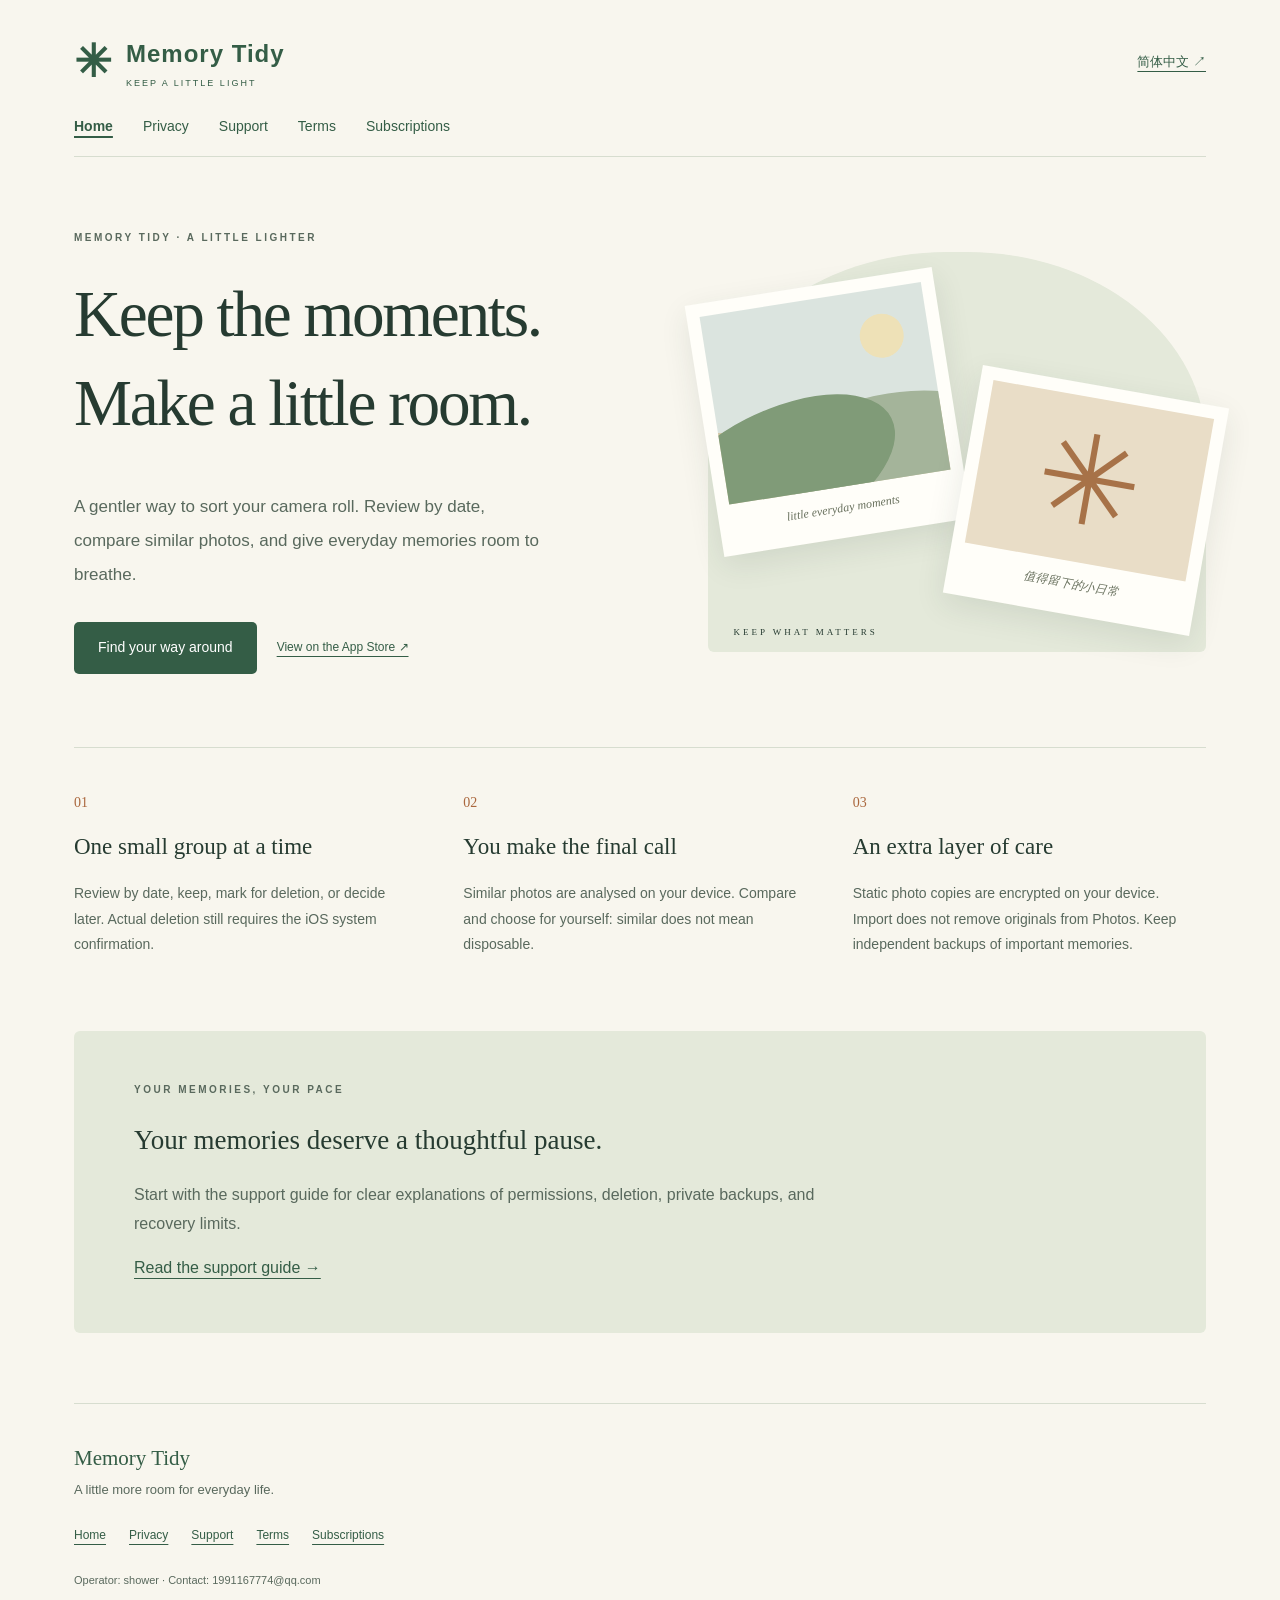
==== index-en.html @ 9999907c "Publish Memory Tidy privacy, terms and support pages" ====
<!doctype html><html lang="en"><head><meta charset="utf-8"><meta name="viewport" content="width=device-width,initial-scale=1"><meta name="description" content="Memory Tidy: a gentler way to review your photos. Privacy, support, and subscription information."><meta name="color-scheme" content="light"><title>Home · Memory Tidy</title><link rel="stylesheet" href="style.css"><link rel="alternate" hreflang="zh" href="index-zh.html"></head><body><a class="skip" href="#main">Skip to content</a><div class="shell"><header class="site-header"><a class="brand" href="index-en.html"><span class="brand-mark" aria-hidden="true">✳</span><span>Memory Tidy<small>KEEP A LITTLE LIGHT</small></span></a><a class="language" href="index-zh.html" lang="zh">简体中文 ↗</a></header><nav aria-label="Main navigation"><a href="index-en.html" aria-current="page">Home</a><a href="privacy.html">Privacy</a><a href="support.html">Support</a><a href="terms.html">Terms</a><a href="subscriptions.html">Subscriptions</a></nav><main id="main"><div class="hero"><div><div class="eyebrow">MEMORY TIDY · A LITTLE LIGHTER</div><h1>Keep the moments.<br>Make a little room.</h1><p class="intro">A gentler way to sort your camera roll. Review by date, compare similar photos, and give everyday memories room to breathe.</p><div class="actions"><a class="button" href="support.html">Find your way around</a><a href="https://apps.apple.com/app/id6829440079" rel="noopener noreferrer">View on the App Store ↗</a></div></div><div class="album" aria-hidden="true"><div class="print p1"><div class="landscape"><i></i></div><span>little everyday moments</span></div><div class="print p2"><div class="flower">✳</div><span>值得留下的小日常</span></div><div class="album-note">KEEP WHAT MATTERS</div></div></div><div class="cards"><section><span class="number">01</span><h2>One small group at a time</h2><p>Review by date, keep, mark for deletion, or decide later. Actual deletion still requires the iOS system confirmation.</p></section><section><span class="number">02</span><h2>You make the final call</h2><p>Similar photos are analysed on your device. Compare and choose for yourself: similar does not mean disposable.</p></section><section><span class="number">03</span><h2>An extra layer of care</h2><p>Static photo copies are encrypted on your device. Import does not remove originals from Photos. Keep independent backups of important memories.</p></section></div><section class="wide-note"><div class="eyebrow">YOUR MEMORIES, YOUR PACE</div><h2>Your memories deserve a thoughtful pause.</h2><p>Start with the support guide for clear explanations of permissions, deletion, private backups, and recovery limits.</p><a href="support.html">Read the support guide →</a></section></main><footer><a class="brand-name" href="index-en.html">Memory Tidy</a><p>A little more room for everyday life.</p><div class="footer-links"><a href="index-en.html" aria-current="page">Home</a><a href="privacy.html">Privacy</a><a href="support.html">Support</a><a href="terms.html">Terms</a><a href="subscriptions.html">Subscriptions</a></div><p class="small">Operator: shower · Contact: 1991167774@qq.com</p></footer></div></body></html>
---- style.css ----
:root{--paper:#f8f6ee;--ink:#263b31;--muted:#59695d;--green:#345d46;--sage:#e4e9da;--line:#d7ddcf;--accent:#aa673d}*{box-sizing:border-box}html{scroll-behavior:smooth}body{margin:0;background:var(--paper);color:var(--ink);font-family:-apple-system,BlinkMacSystemFont,"Segoe UI","PingFang SC","Hiragino Sans GB",sans-serif;line-height:1.8;font-size:16px}a{color:var(--green);text-underline-offset:5px}a:hover{text-decoration-thickness:2px}a:focus-visible,summary:focus-visible{outline:3px solid var(--accent);outline-offset:5px}h1,h2,p{margin-top:0}h1,h2{font-family:Georgia,"Songti SC","STSong",serif;font-weight:500;line-height:1.35}h1{font-size:clamp(40px,5.1vw,74px);letter-spacing:-.035em}h2{font-size:27px}.shell{max-width:1240px;padding:0 54px;margin:auto}.site-header{display:flex;justify-content:space-between;align-items:center;padding:32px 0 23px;gap:20px}.brand{display:flex;gap:13px;align-items:center;text-decoration:none;font-size:24px;letter-spacing:1px;font-weight:600}.brand small{display:block;font-size:9px;letter-spacing:2px;font-weight:500}.brand-mark{font-size:45px;line-height:1;color:var(--green)}.language{font-size:13px;white-space:nowrap}nav{display:flex;gap:30px;border-bottom:1px solid var(--line);padding:0 0 16px;flex-wrap:wrap}nav a{font-size:14px;text-decoration:none}nav a[aria-current]{font-weight:700;text-decoration:underline;text-decoration-thickness:2px}.draft{background:#eeeadb;border-left:3px solid #9b7842;margin-top:22px;padding:9px 15px;font-size:12px;color:#625234}.hero{display:grid;grid-template-columns:1.15fr 1fr;gap:30px;align-items:center;min-height:590px;padding:70px 0}.eyebrow{font-size:10px;letter-spacing:2.5px;font-weight:600;color:var(--muted);margin-bottom:23px}.intro{max-width:480px;color:var(--muted);font-size:17px;line-height:2}.actions{display:flex;align-items:center;gap:20px;flex-wrap:wrap;margin-top:30px;font-size:12px}.button{display:inline-block;background:var(--green);color:#fff;padding:13px 24px;border-radius:5px;text-decoration:none;font-size:14px}.button:hover{background:#264a35}.pending{color:var(--muted)}.album{height:400px;position:relative;background:var(--sage);border-radius:48% 48% 6px 6px;margin-left:15px}.print{background:#fffef9;padding:13px 13px 22px;box-shadow:0 10px 30px #263b311a;position:absolute;width:64%;max-width:250px}.print span{display:block;text-align:center;font:italic 12px Georgia,serif;color:#68705d;margin-top:14px}.p1{transform:rotate(-9deg);top:33px;left:-5px}.p2{transform:rotate(10deg);top:133px;right:-5px;width:51%}.landscape{position:relative;height:190px;background:linear-gradient(#dbe4df 0 62%,#d4c8a7 62%);overflow:hidden}.landscape:after{content:"";position:absolute;width:260px;height:130px;background:#809b78;border-radius:50%;bottom:-45px;left:-80px;transform:rotate(-18deg)}.landscape:before{content:"";position:absolute;background:#eee1b7;width:44px;height:44px;right:25px;top:25px;border-radius:50%}.landscape i{position:absolute;background:#a4b49a;width:240px;height:120px;bottom:-35px;right:-70px;border-radius:50%}.flower{height:165px;display:grid;place-items:center;background:#e9ddc7;color:#a77248;font-size:125px;line-height:1}.album-note{position:absolute;bottom:15px;left:25px;font:9px Georgia,serif;letter-spacing:3px}.cards{display:grid;grid-template-columns:repeat(3,1fr);gap:36px;padding:40px 0 60px;border-top:1px solid var(--line)}.cards section{padding-right:20px}.number{font-family:Georgia,serif;color:var(--accent);font-size:14px}.cards h2{font-size:23px;margin-top:15px}.cards p{color:var(--muted);font-size:14px}.wide-note{background:var(--sage);padding:50px 60px;border-radius:6px;margin:0 0 70px}.wide-note p{max-width:690px;color:var(--muted)}.page-title{padding:66px 0 42px;border-bottom:1px solid var(--line);margin-bottom:42px}.page-title h1{font-size:48px;margin-bottom:16px}.page-title p{color:var(--muted);margin-bottom:0}.prose{max-width:800px;margin:0 auto 37px}.prose h2{font-size:24px;margin-bottom:12px}.prose p{color:#45594a;overflow-wrap:anywhere}.prose a{overflow-wrap:anywhere}main>.prose:last-child{margin-bottom:70px}.faq{max-width:800px;margin:0 auto 48px}details{border-bottom:1px solid var(--line);padding:20px 0}summary{cursor:pointer;font-weight:600;padding-right:20px}details p{margin:15px 0 0;color:var(--muted)}footer{padding:36px 0 28px;border-top:1px solid var(--line);margin-top:40px}footer p{color:var(--muted);font-size:13px}.brand-name{font-size:21px;text-decoration:none;font-family:Georgia,"Songti SC",serif}.footer-links{display:flex;gap:23px;flex-wrap:wrap;font-size:12px;margin:24px 0}.small{font-size:11px;overflow-wrap:anywhere}.skip{position:absolute;top:-100px;left:15px;background:var(--green);color:#fff;padding:10px 20px;z-index:10}.skip:focus{top:10px}.language-entry{max-width:750px;padding:100px 25px;margin:auto;text-align:center}.language-entry h1{font-size:40px;margin-top:25px}.language-entry p{color:var(--muted);margin-bottom:30px}.secondary{background:transparent;color:var(--green);border:1px solid var(--green)}.secondary:hover{color:#fff}@media(max-width:760px){.shell{padding:0 24px}.site-header{padding-top:24px}.brand{font-size:21px}nav{gap:10px 23px}nav a{font-size:13px}.hero{grid-template-columns:1fr;gap:35px;padding:45px 0 50px}.hero h1{font-size:48px}.album{width:min(360px,90%);height:350px;margin:20px auto}.landscape{height:165px}.flower{height:145px}.p2{top:125px}.cards{grid-template-columns:1fr;gap:25px;padding:30px 0}.cards section{padding:0}.cards h2{margin:8px 0}.cards p{margin-bottom:0}.wide-note{padding:30px 25px;margin:20px 0 45px}.page-title{padding:40px 0 30px;margin-bottom:30px}.page-title h1{font-size:38px}.prose h2{font-size:23px}.footer-links{gap:12px 20px}}@media(prefers-reduced-motion:reduce){html{scroll-behavior:auto}}@media print{.album,.draft,.site-header,.language,nav,.footer-links{display:none}.shell{max-width:none;padding:0}a{color:inherit}body{background:#fff}.prose{max-width:none}.page-title{padding-top:0}}
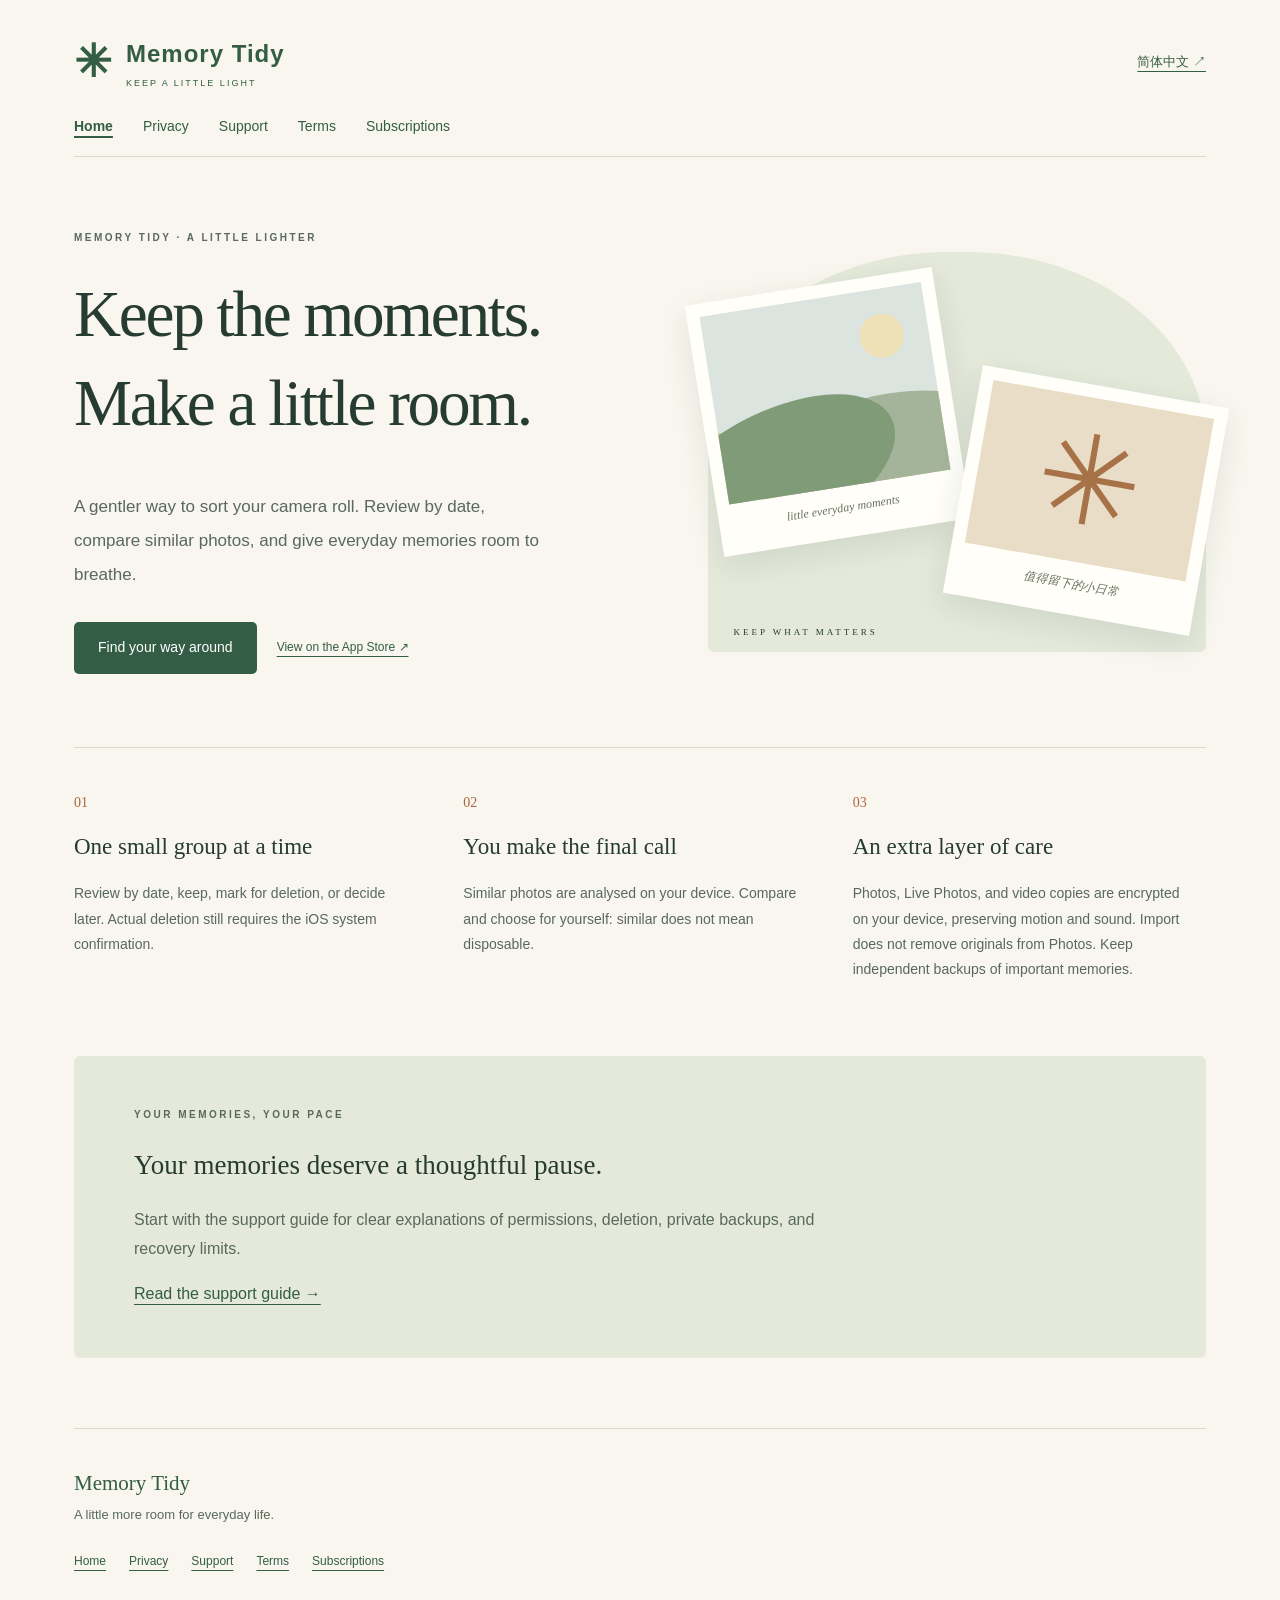
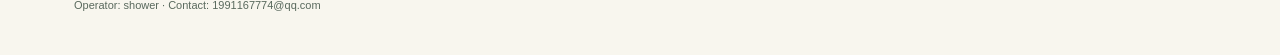
==== commit 22b42dd0: "Update Pages from supplied MemoryTidy release package" ====
--- a/index-en.html
+++ b/index-en.html
@@ -1 +1 @@
-<!doctype html><html lang="en"><head><meta charset="utf-8"><meta name="viewport" content="width=device-width,initial-scale=1"><meta name="description" content="Memory Tidy: a gentler way to review your photos. Privacy, support, and subscription information."><meta name="color-scheme" content="light"><title>Home · Memory Tidy</title><link rel="stylesheet" href="style.css"><link rel="alternate" hreflang="zh" href="index-zh.html"></head><body><a class="skip" href="#main">Skip to content</a><div class="shell"><header class="site-header"><a class="brand" href="index-en.html"><span class="brand-mark" aria-hidden="true">✳</span><span>Memory Tidy<small>KEEP A LITTLE LIGHT</small></span></a><a class="language" href="index-zh.html" lang="zh">简体中文 ↗</a></header><nav aria-label="Main navigation"><a href="index-en.html" aria-current="page">Home</a><a href="privacy.html">Privacy</a><a href="support.html">Support</a><a href="terms.html">Terms</a><a href="subscriptions.html">Subscriptions</a></nav><main id="main"><div class="hero"><div><div class="eyebrow">MEMORY TIDY · A LITTLE LIGHTER</div><h1>Keep the moments.<br>Make a little room.</h1><p class="intro">A gentler way to sort your camera roll. Review by date, compare similar photos, and give everyday memories room to breathe.</p><div class="actions"><a class="button" href="support.html">Find your way around</a><a href="https://apps.apple.com/app/id6829440079" rel="noopener noreferrer">View on the App Store ↗</a></div></div><div class="album" aria-hidden="true"><div class="print p1"><div class="landscape"><i></i></div><span>little everyday moments</span></div><div class="print p2"><div class="flower">✳</div><span>值得留下的小日常</span></div><div class="album-note">KEEP WHAT MATTERS</div></div></div><div class="cards"><section><span class="number">01</span><h2>One small group at a time</h2><p>Review by date, keep, mark for deletion, or decide later. Actual deletion still requires the iOS system confirmation.</p></section><section><span class="number">02</span><h2>You make the final call</h2><p>Similar photos are analysed on your device. Compare and choose for yourself: similar does not mean disposable.</p></section><section><span class="number">03</span><h2>An extra layer of care</h2><p>Static photo copies are encrypted on your device. Import does not remove originals from Photos. Keep independent backups of important memories.</p></section></div><section class="wide-note"><div class="eyebrow">YOUR MEMORIES, YOUR PACE</div><h2>Your memories deserve a thoughtful pause.</h2><p>Start with the support guide for clear explanations of permissions, deletion, private backups, and recovery limits.</p><a href="support.html">Read the support guide →</a></section></main><footer><a class="brand-name" href="index-en.html">Memory Tidy</a><p>A little more room for everyday life.</p><div class="footer-links"><a href="index-en.html" aria-current="page">Home</a><a href="privacy.html">Privacy</a><a href="support.html">Support</a><a href="terms.html">Terms</a><a href="subscriptions.html">Subscriptions</a></div><p class="small">Operator: shower · Contact: 1991167774@qq.com</p></footer></div></body></html>+<!doctype html><html lang="en"><head><meta charset="utf-8"><meta name="viewport" content="width=device-width,initial-scale=1"><meta name="description" content="Memory Tidy: a gentler way to review your photos. Privacy, support, and subscription information."><meta name="color-scheme" content="light"><title>Home · Memory Tidy</title><link rel="stylesheet" href="style.css"><link rel="alternate" hreflang="zh" href="index-zh.html"></head><body><a class="skip" href="#main">Skip to content</a><div class="shell"><header class="site-header"><a class="brand" href="index-en.html"><span class="brand-mark" aria-hidden="true">✳</span><span>Memory Tidy<small>KEEP A LITTLE LIGHT</small></span></a><a class="language" href="index-zh.html" lang="zh">简体中文 ↗</a></header><nav aria-label="Main navigation"><a href="index-en.html" aria-current="page">Home</a><a href="privacy.html">Privacy</a><a href="support.html">Support</a><a href="terms.html">Terms</a><a href="subscriptions.html">Subscriptions</a></nav><main id="main"><div class="hero"><div><div class="eyebrow">MEMORY TIDY · A LITTLE LIGHTER</div><h1>Keep the moments.<br>Make a little room.</h1><p class="intro">A gentler way to sort your camera roll. Review by date, compare similar photos, and give everyday memories room to breathe.</p><div class="actions"><a class="button" href="support.html">Find your way around</a><a href="https://apps.apple.com/app/id6829440079" rel="noopener noreferrer">View on the App Store ↗</a></div></div><div class="album" aria-hidden="true"><div class="print p1"><div class="landscape"><i></i></div><span>little everyday moments</span></div><div class="print p2"><div class="flower">✳</div><span>值得留下的小日常</span></div><div class="album-note">KEEP WHAT MATTERS</div></div></div><div class="cards"><section><span class="number">01</span><h2>One small group at a time</h2><p>Review by date, keep, mark for deletion, or decide later. Actual deletion still requires the iOS system confirmation.</p></section><section><span class="number">02</span><h2>You make the final call</h2><p>Similar photos are analysed on your device. Compare and choose for yourself: similar does not mean disposable.</p></section><section><span class="number">03</span><h2>An extra layer of care</h2><p>Photos, Live Photos, and video copies are encrypted on your device, preserving motion and sound. Import does not remove originals from Photos. Keep independent backups of important memories.</p></section></div><section class="wide-note"><div class="eyebrow">YOUR MEMORIES, YOUR PACE</div><h2>Your memories deserve a thoughtful pause.</h2><p>Start with the support guide for clear explanations of permissions, deletion, private backups, and recovery limits.</p><a href="support.html">Read the support guide →</a></section></main><footer><a class="brand-name" href="index-en.html">Memory Tidy</a><p>A little more room for everyday life.</p><div class="footer-links"><a href="index-en.html" aria-current="page">Home</a><a href="privacy.html">Privacy</a><a href="support.html">Support</a><a href="terms.html">Terms</a><a href="subscriptions.html">Subscriptions</a></div><p class="small">Operator: shower · Contact: 1991167774@qq.com</p></footer></div></body></html>
